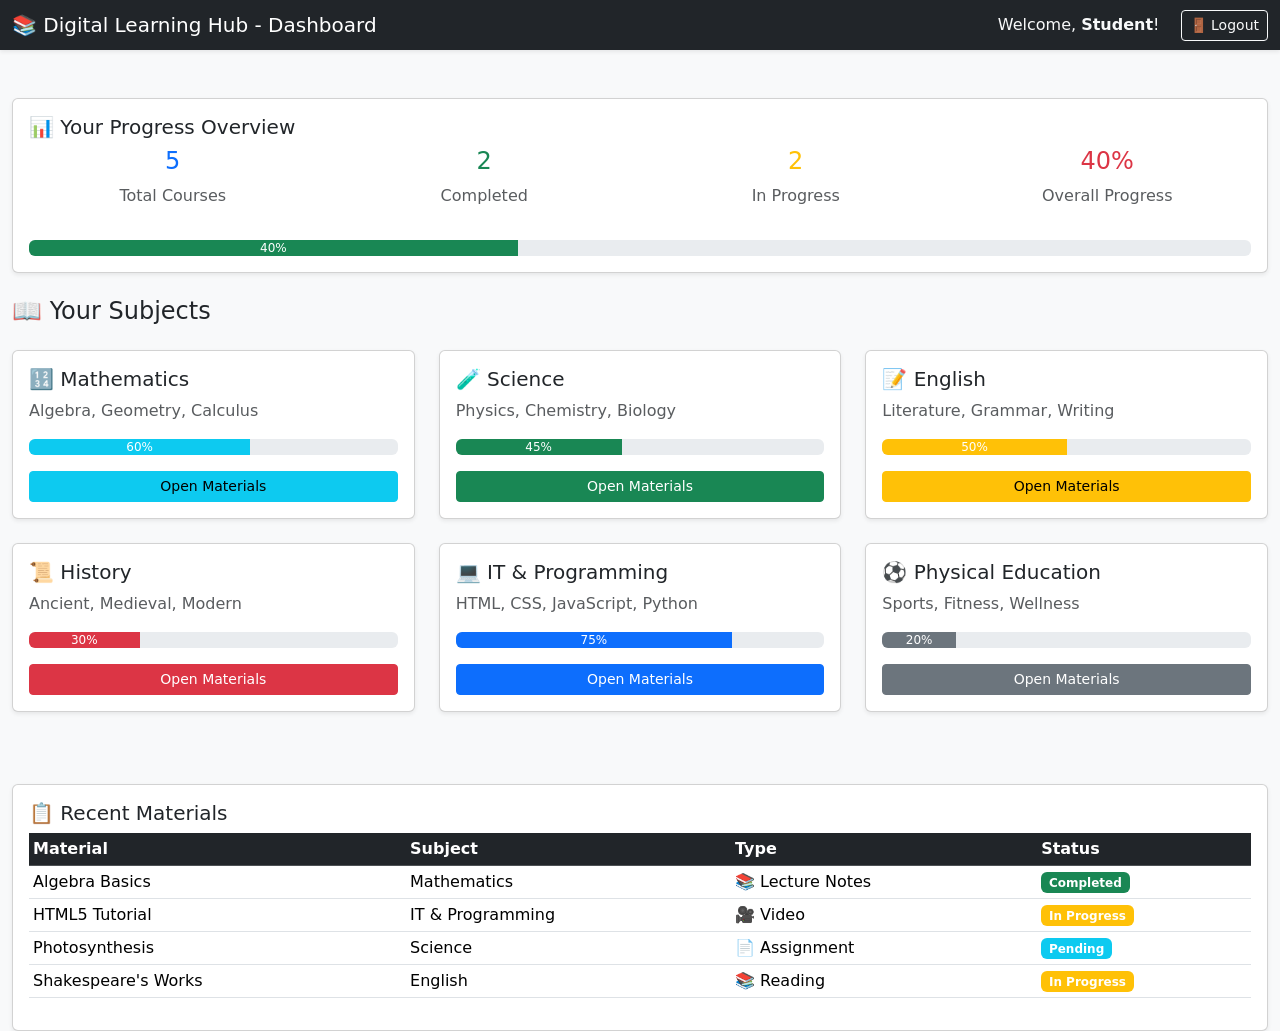
==== notebook.html @ 97ac1d2d "Add initial HTML structure for dashboard" ====
<!DOCTYPE html>
<html lang="en">
<head>
    <meta charset="UTF-8">
    <meta name="viewport" content="width=device-width, initial-scale=1.0">
    <title>Q4 SkillsTest1 - Dashboard</title>
    
    <link href="https://cdn.jsdelivr.net/npm/bootstrap@5.3.0/dist/css/bootstrap.min.css" rel="stylesheet">
    
    <link rel="stylesheet" href="styles.css">
</head>
<body class="bg-light">
    <nav class="navbar navbar-dark bg-dark shadow-sm">
        <div class="container-fluid">
            <span class="navbar-brand mb-0 h1">
                📚 Digital Learning Hub - Dashboard
            </span>
            <div>
                <span class="text-light me-3">Welcome, <strong id="userDisplay">Student</strong>!</span>
                <button class="btn btn-outline-light btn-sm" onclick="logoutUser()">🚪 Logout</button>
            </div>
        </div>
    </nav>

    <div class="container-fluid mt-5">
        <div class="row mb-4">
            <div class="col-md-12">
                <div class="card shadow-sm">
                    <div class="card-body">
                        <h5 class="card-title">📊 Your Progress Overview</h5>
                        <div class="row text-center">
                            <div class="col-md-3">
                                <h4 class="text-primary">5</h4>
                                <p class="text-muted">Total Courses</p>
                            </div>
                            <div class="col-md-3">
                                <h4 class="text-success">2</h4>
                                <p class="text-muted">Completed</p>
                            </div>
                            <div class="col-md-3">
                                <h4 class="text-warning">2</h4>
                                <p class="text-muted">In Progress</p>
                            </div>
                            <div class="col-md-3">
                                <h4 class="text-danger">40%</h4>
                                <p class="text-muted">Overall Progress</p>
                            </div>
                        </div>
                        <div class="progress mt-3">
                            <div class="progress-bar bg-success" role="progressbar" style="width: 40%;" aria-valuenow="40" aria-valuemin="0" aria-valuemax="100">40%</div>
                        </div>
                    </div>
                </div>
            </div>
        </div>

        <div class="row">
            <h4 class="mb-4">📖 Your Subjects</h4>
            
            <div class="col-md-4 mb-4">
                <div class="card subject-card shadow-sm">
                    <div class="card-body">
                        <h5 class="card-title">🔢 Mathematics</h5>
                        <p class="text-muted">Algebra, Geometry, Calculus</p>
                        <div class="progress mb-3">
                            <div class="progress-bar bg-info" role="progressbar" style="width: 60%;">60%</div>
                        </div>
                        <button class="btn btn-info btn-sm w-100" onclick="openSubject('Mathematics')">Open Materials</button>
                    </div>
                </div>
            </div>

            <div class="col-md-4 mb-4">
                <div class="card subject-card shadow-sm">
                    <div class="card-body">
                        <h5 class="card-title">🧪 Science</h5>
                        <p class="text-muted">Physics, Chemistry, Biology</p>
                        <div class="progress mb-3">
                            <div class="progress-bar bg-success" role="progressbar" style="width: 45%;">45%</div>
                        </div>
                        <button class="btn btn-success btn-sm w-100" onclick="openSubject('Science')">Open Materials</button>
                    </div>
                </div>
            </div>

            <div class="col-md-4 mb-4">
                <div class="card subject-card shadow-sm">
                    <div class="card-body">
                        <h5 class="card-title">📝 English</h5>
                        <p class="text-muted">Literature, Grammar, Writing</p>
                        <div class="progress mb-3">
                            <div class="progress-bar bg-warning" role="progressbar" style="width: 50%;">50%</div>
                        </div>
                        <button class="btn btn-warning btn-sm w-100" onclick="openSubject('English')">Open Materials</button>
                    </div>
                </div>
            </div>

            <div class="col-md-4 mb-4">
                <div class="card subject-card shadow-sm">
                    <div class="card-body">
                        <h5 class="card-title">📜 History</h5>
                        <p class="text-muted">Ancient, Medieval, Modern</p>
                        <div class="progress mb-3">
                            <div class="progress-bar bg-danger" role="progressbar" style="width: 30%;">30%</div>
                        </div>
                        <button class="btn btn-danger btn-sm w-100" onclick="openSubject('History')">Open Materials</button>
                    </div>
                </div>
            </div>

            <div class="col-md-4 mb-4">
                <div class="card subject-card shadow-sm">
                    <div class="card-body">
                        <h5 class="card-title">💻 IT & Programming</h5>
                        <p class="text-muted">HTML, CSS, JavaScript, Python</p>
                        <div class="progress mb-3">
                            <div class="progress-bar bg-primary" role="progressbar" style="width: 75%;">75%</div>
                        </div>
                        <button class="btn btn-primary btn-sm w-100" onclick="openSubject('IT & Programming')">Open Materials</button>
                    </div>
                </div>
            </div>

            <div class="col-md-4 mb-4">
                <div class="card subject-card shadow-sm">
                    <div class="card-body">
                        <h5 class="card-title">⚽ Physical Education</h5>
                        <p class="text-muted">Sports, Fitness, Wellness</p>
                        <div class="progress mb-3">
                            <div class="progress-bar bg-secondary" role="progressbar" style="width: 20%;">20%</div>
                        </div>
                        <button class="btn btn-secondary btn-sm w-100" onclick="openSubject('Physical Education')">Open Materials</button>
                    </div>
                </div>
            </div>
        </div>

        <div class="row mt-5">
            <div class="col-md-12">
                <div class="card shadow-sm">
                    <div class="card-body">
                        <h5 class="card-title">📋 Recent Materials</h5>
                        <table class="table table-hover table-sm">
                            <thead class="table-dark">
                                <tr>
                                    <th>Material</th>
                                    <th>Subject</th>
                                    <th>Type</th>
                                    <th>Status</th>
                                </tr>
                            </thead>
                            <tbody>
                                <tr>
                                    <td>Algebra Basics</td>
                                    <td>Mathematics</td>
                                    <td>📚 Lecture Notes</td>
                                    <td><span class="badge bg-success">Completed</span></td>
                                </tr>
                                <tr>
                                    <td>HTML5 Tutorial</td>
                                    <td>IT & Programming</td>
                                    <td>🎥 Video</td>
                                    <td><span class="badge bg-warning">In Progress</span></td>
                                </tr>
                                <tr>
                                    <td>Photosynthesis</td>
                                    <td>Science</td>
                                    <td>📄 Assignment</td>
                                    <td><span class="badge bg-info">Pending</span></td>
                                </tr>
                                <tr>
                                    <td>Shakespeare's Works</td>
                                    <td>English</td>
                                    <td>📚 Reading</td>
                                    <td><span class="badge bg-warning">In Progress</span></td>
                                </tr>
                            </tbody>
                        </table>
                    </div>
                </div>
            </div>
        </div>

        <div id="subjectModal" class="modal-content" style="display: none;">
            <div class="card shadow">
                <div class="card-body">
                    <h5 id="modalTitle" class="card-title"></h5>
                    <p id="modalContent" class="text-muted"></p>
                    <button class="btn btn-secondary" onclick="closeSubject()">Close</button>
                </div>
            </div>
        </div>
    </div>

    <script src="https://cdn.jsdelivr.net/npm/bootstrap@5.3.0/dist/js/bootstrap.bundle.min.js"></script>
    
    <script src="main.js"></script>
</body>
</html>
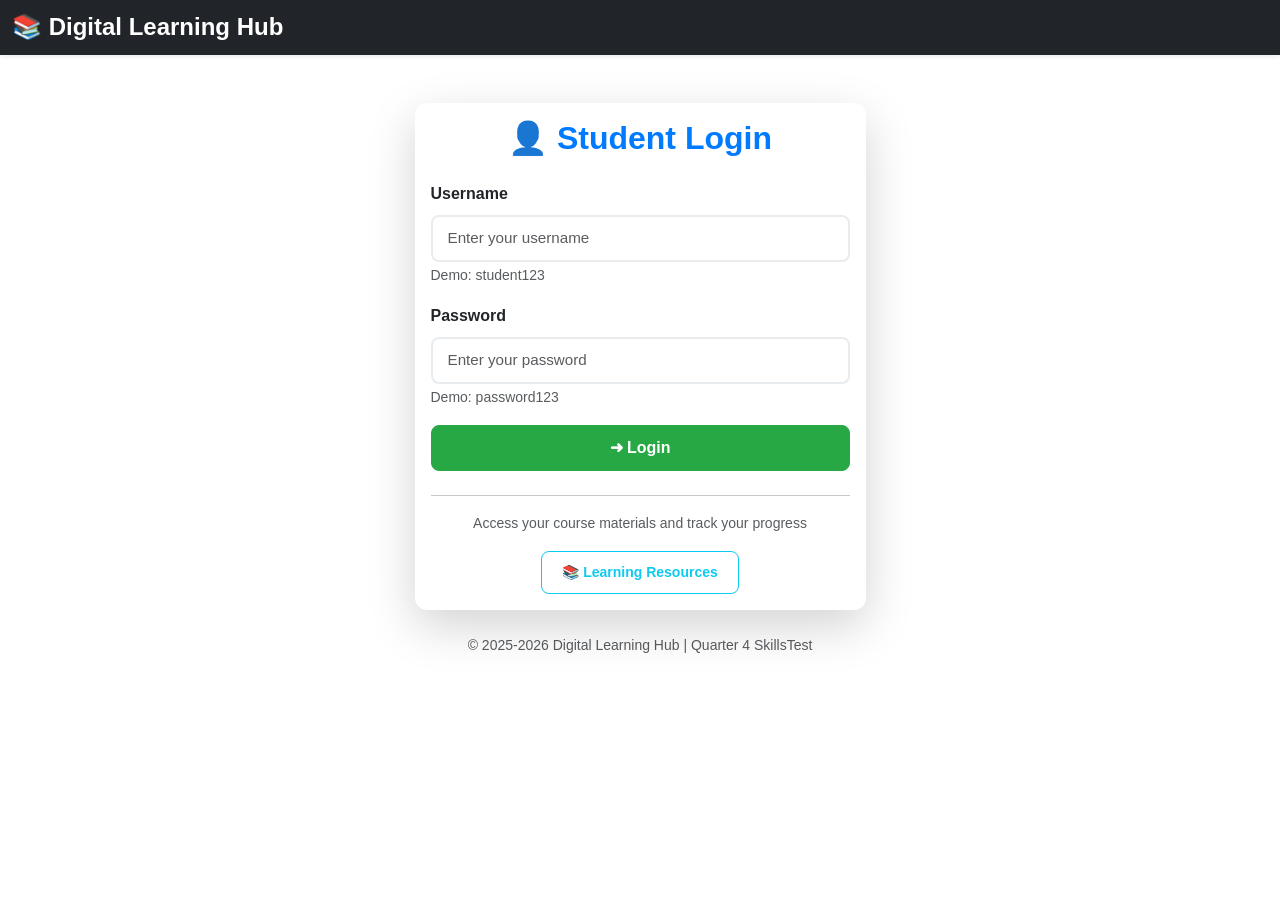
==== commit f3c7ad97: "Update notebook.html" ====
--- a/notebook.html
+++ b/notebook.html
@@ -112,7 +112,7 @@
             <div class="col-md-4 mb-4">
                 <div class="card subject-card shadow-sm">
                     <div class="card-body">
-                        <h5 class="card-title">💻 IT & Programming</h5>
+                        <h5 class="card-title">💻 ICT </h5>
                         <p class="text-muted">HTML, CSS, JavaScript, Python</p>
                         <div class="progress mb-3">
                             <div class="progress-bar bg-primary" role="progressbar" style="width: 75%;">75%</div>
--- a/styles.css
+++ b/styles.css
@@ -0,0 +1,287 @@
+:root {
+    --primary-color: #007bff;
+    --success-color: #28a745;
+    --danger-color: #dc3545;
+    --warning-color: #ffc107;
+    --info-color: #17a2b8;
+    --light-color: #f8f9fa;
+    --dark-color: #343a40;
+}
+
+* {
+    margin: 0;
+    padding: 0;
+    box-sizing: border-box;
+}
+
+body {
+    font-family: 'Segoe UI', Tahoma, Geneva, Verdana, sans-serif;
+    line-height: 1.6;
+    color: #333;
+}
+
+.bg-gradient {
+    background: linear-gradient(135deg, #667eea 0%, #764ba2 100%);
+    min-height: 100vh;
+    display: flex;
+    flex-direction: column;
+}
+
+.login-card {
+    border: none;
+    border-radius: 15px;
+    background: white;
+    transition: transform 0.3s ease, box-shadow 0.3s ease;
+}
+
+.login-card:hover {
+    transform: translateY(-5px);
+    box-shadow: 0 10px 30px rgba(0, 0, 0, 0.2) !important;
+}
+
+.form-control {
+    border-radius: 8px;
+    border: 2px solid #e9ecef;
+    padding: 10px 15px;
+    font-size: 0.95rem;
+    transition: all 0.3s ease;
+}
+
+.form-control:focus {
+    border-color: var(--primary-color);
+    box-shadow: 0 0 0 0.2rem rgba(0, 123, 255, 0.15);
+}
+
+.btn {
+    border-radius: 8px;
+    font-weight: 600;
+    padding: 10px 20px;
+    transition: all 0.3s ease;
+}
+
+.btn:hover {
+    transform: translateY(-2px);
+    box-shadow: 0 5px 15px rgba(0, 0, 0, 0.2);
+}
+
+.btn-success {
+    background-color: var(--success-color);
+    border-color: var(--success-color);
+}
+
+.btn-success:hover {
+    background-color: #218838;
+    border-color: #218838;
+}
+
+.alert {
+    border-radius: 8px;
+    border-left: 4px solid;
+    animation: slideIn 0.3s ease;
+}
+
+@keyframes slideIn {
+    from {
+        opacity: 0;
+        transform: translateY(-10px);
+    }
+    to {
+        opacity: 1;
+        transform: translateY(0);
+    }
+}
+
+.subject-card {
+    border: none;
+    border-radius: 12px;
+    transition: all 0.3s ease;
+    border-top: 4px solid var(--primary-color);
+}
+
+.subject-card:hover {
+    transform: translateY(-10px);
+    box-shadow: 0 15px 35px rgba(0, 0, 0, 0.1) !important;
+}
+
+.subject-card h5 {
+    color: var(--dark-color);
+    font-weight: 600;
+    margin-bottom: 8px;
+}
+
+.progress {
+    background-color: #e9ecef;
+    border-radius: 10px;
+    height: 25px;
+}
+
+.progress-bar {
+    background: linear-gradient(90deg, #667eea 0%, #764ba2 100%);
+    font-weight: 600;
+    font-size: 0.75rem;
+    display: flex;
+    align-items: center;
+    justify-content: center;
+}
+
+.navbar {
+    box-shadow: 0 2px 10px rgba(0, 0, 0, 0.1);
+}
+
+.navbar-brand {
+    font-size: 1.5rem;
+    font-weight: 700;
+}
+
+.card {
+    border: none;
+    border-radius: 12px;
+    transition: all 0.3s ease;
+}
+
+.card:hover {
+    box-shadow: 0 10px 25px rgba(0, 0, 0, 0.1) !important;
+}
+
+.card-title {
+    color: var(--dark-color);
+    font-weight: 600;
+    margin-bottom: 15px;
+}
+
+.table {
+    border-radius: 8px;
+    overflow: hidden;
+}
+
+.table-dark {
+    background-color: var(--dark-color) !important;
+}
+
+.table tbody tr {
+    transition: all 0.3s ease;
+}
+
+.table tbody tr:hover {
+    background-color: rgba(102, 126, 234, 0.1);
+}
+
+.badge {
+    padding: 6px 12px;
+    border-radius: 20px;
+    font-weight: 500;
+}
+
+.badge.bg-success {
+    background-color: var(--success-color) !important;
+}
+
+.badge.bg-warning {
+    background-color: var(--warning-color) !important;
+    color: #000;
+}
+
+.badge.bg-danger {
+    background-color: var(--danger-color) !important;
+}
+
+.badge.bg-info {
+    background-color: var(--info-color) !important;
+}
+
+.modal-content {
+    background: white;
+    border-radius: 12px;
+    padding: 20px;
+    animation: fadeIn 0.3s ease;
+}
+
+@keyframes fadeIn {
+    from {
+        opacity: 0;
+        transform: scale(0.95);
+    }
+    to {
+        opacity: 1;
+        transform: scale(1);
+    }
+}
+
+@media (max-width: 768px) {
+    .col-md-4 {
+        flex: 0 0 100%;
+    }
+
+    .login-card {
+        margin: 20px;
+    }
+
+    .card-body {
+        padding: 15px;
+    }
+
+    .btn {
+        padding: 8px 15px;
+        font-size: 0.9rem;
+    }
+
+    .navbar-brand {
+        font-size: 1.2rem;
+    }
+
+    .table-sm {
+        font-size: 0.85rem;
+    }
+}
+
+@media (max-width: 480px) {
+    .container-fluid {
+        padding: 10px;
+    }
+
+    .card-body {
+        padding: 12px;
+    }
+
+    h2 {
+        font-size: 1.5rem;
+    }
+
+    .progress {
+        height: 20px;
+    }
+
+    .badge {
+        padding: 4px 8px;
+        font-size: 0.8rem;
+    }
+}
+
+.text-primary {
+    color: var(--primary-color) !important;
+}
+
+.text-success {
+    color: var(--success-color) !important;
+}
+
+.text-danger {
+    color: var(--danger-color) !important;
+}
+
+.bg-light {
+    background-color: var(--light-color) !important;
+}
+
+.fade {
+    animation: fadeInOut 0.5s ease;
+}
+
+@keyframes fadeInOut {
+    0%, 100% {
+        opacity: 0;
+    }
+    50% {
+        opacity: 1;
+    }
+}
